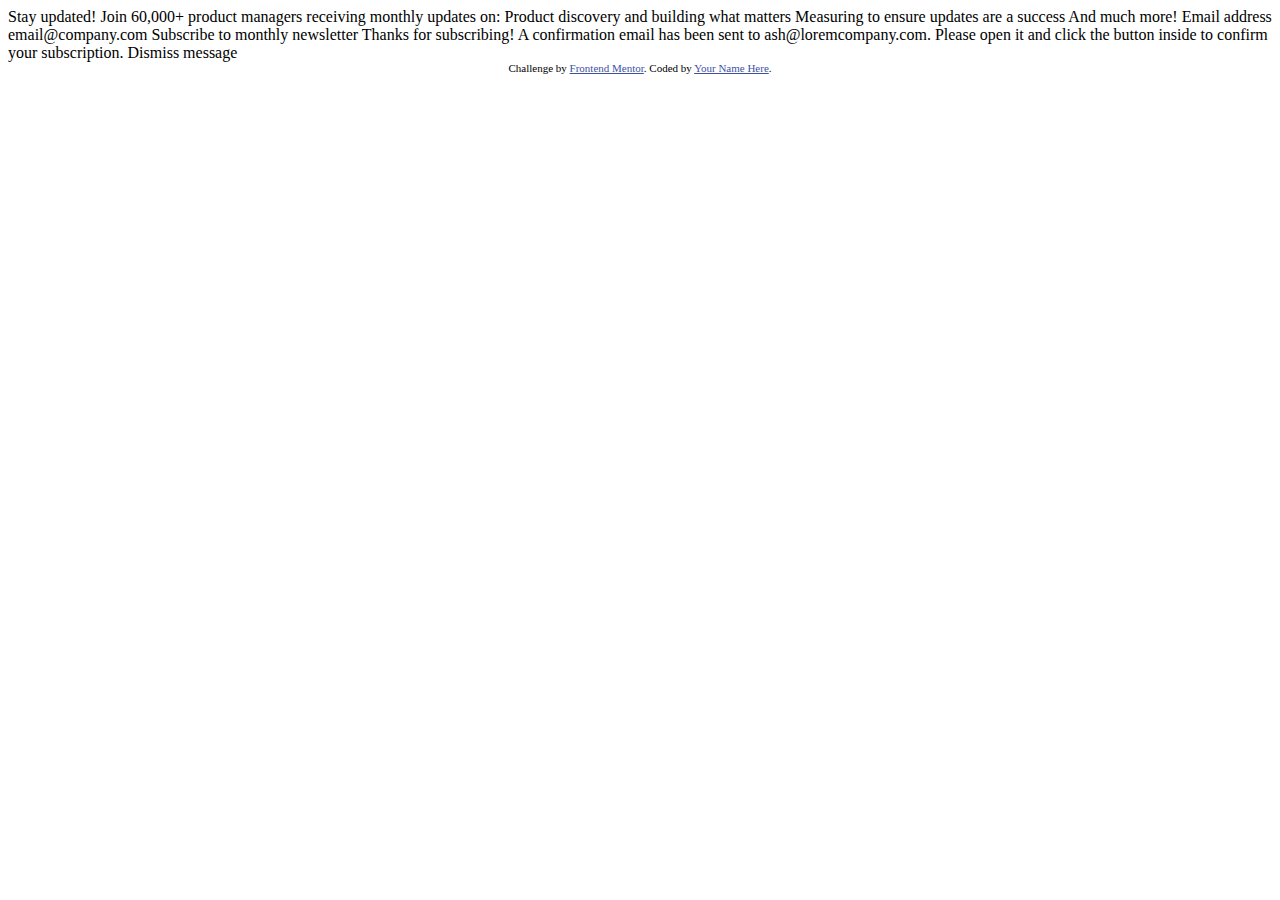
==== index.html @ 6f8a0081 "initial commit" ====
<!DOCTYPE html>
<html lang="en">
<head>
  <meta charset="UTF-8">
  <meta name="viewport" content="width=device-width, initial-scale=1.0"> <!-- displays site properly based on user's device -->

  <link rel="icon" type="image/png" sizes="32x32" href="./assets/images/favicon-32x32.png">
  
  <title>Frontend Mentor | Newsletter sign-up form with success message</title>

  <!-- Feel free to remove these styles or customise in your own stylesheet 👍 -->
  <style>
    .attribution { font-size: 11px; text-align: center; }
    .attribution a { color: hsl(228, 45%, 44%); }
  </style>
</head>
<body>

  <!-- Sign-up form start -->

  Stay updated!

  Join 60,000+ product managers receiving monthly updates on:

  Product discovery and building what matters
  Measuring to ensure updates are a success
  And much more!

  Email address
  email@company.com

  Subscribe to monthly newsletter

  <!-- Sign-up form end -->

  <!-- Success message start -->

  Thanks for subscribing!

  A confirmation email has been sent to ash@loremcompany.com. 
  Please open it and click the button inside to confirm your subscription.

  Dismiss message

  <!-- Success message end -->
  
  <div class="attribution">
    Challenge by <a href="https://www.frontendmentor.io?ref=challenge" target="_blank">Frontend Mentor</a>. 
    Coded by <a href="#">Your Name Here</a>.
  </div>
</body>
</html>
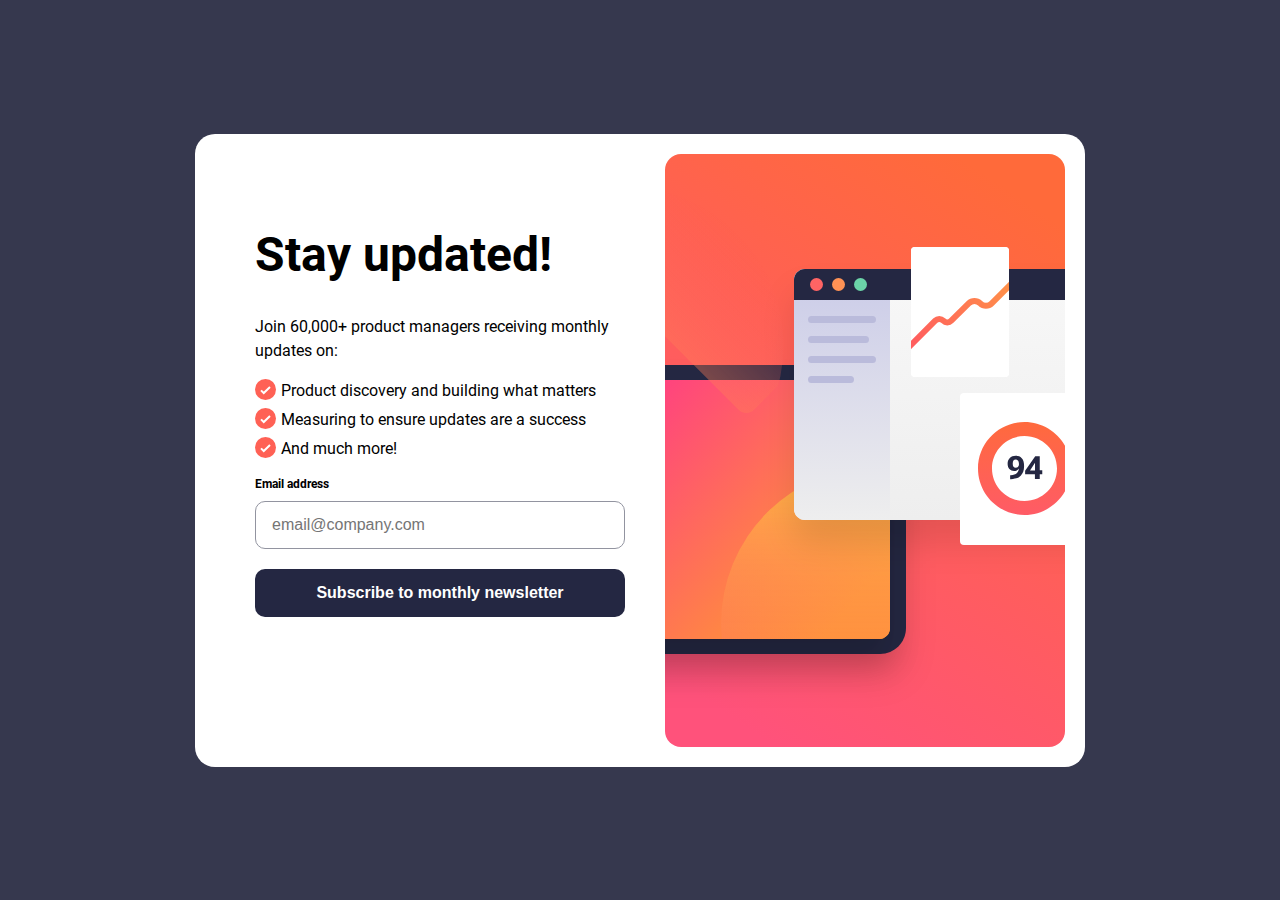
==== commit 4d786928: "move index.html to the root for easy hosting" ====
--- a/index.html
+++ b/index.html
@@ -4,49 +4,63 @@
   <meta charset="UTF-8">
   <meta name="viewport" content="width=device-width, initial-scale=1.0"> <!-- displays site properly based on user's device -->
 
-  <link rel="icon" type="image/png" sizes="32x32" href="./assets/images/favicon-32x32.png">
-  
+  <link rel="icon" type="image/png" sizes="32x32" href="./src/assets/images/favicon-32x32.png">
+  <link rel="stylesheet" href="./src/styles.css" />
+  <script type="module" src="script.js"></script>
+
   <title>Frontend Mentor | Newsletter sign-up form with success message</title>
-
-  <!-- Feel free to remove these styles or customise in your own stylesheet 👍 -->
-  <style>
-    .attribution { font-size: 11px; text-align: center; }
-    .attribution a { color: hsl(228, 45%, 44%); }
-  </style>
 </head>
 <body>
 
   <!-- Sign-up form start -->
 
-  Stay updated!
-
-  Join 60,000+ product managers receiving monthly updates on:
-
-  Product discovery and building what matters
-  Measuring to ensure updates are a success
-  And much more!
-
-  Email address
-  email@company.com
-
-  Subscribe to monthly newsletter
-
-  <!-- Sign-up form end -->
-
-  <!-- Success message start -->
-
-  Thanks for subscribing!
-
-  A confirmation email has been sent to ash@loremcompany.com. 
-  Please open it and click the button inside to confirm your subscription.
-
-  Dismiss message
-
-  <!-- Success message end -->
+  <div class="newsletter-wrapper">
+    <div class="newsletter-sign-up">
+      <div class="content">
+          <h1>Stay updated!</h1>
+          <section class="newsletter-description">
+            <p>Join 60,000+ product managers receiving monthly updates on:</p>
+            <ul>
+              <li>
+                <img src="./src/assets/images/icon-list.svg" alt="list-icon"/>
+                <span>Product discovery and building what matters</span>
+              </li>
+              <li>
+                <img src="./src/assets/images/icon-list.svg" alt="list-icon"/>
+                <div>Measuring to ensure updates are a success</div>
+              </li>
+              <li>
+                <img src="./src/assets/images/icon-list.svg" alt="list-icon"/>
+                <div>And much more!</div>
+              </li>
+            </ul>
+          </section>
   
-  <div class="attribution">
-    Challenge by <a href="https://www.frontendmentor.io?ref=challenge" target="_blank">Frontend Mentor</a>. 
-    Coded by <a href="#">Your Name Here</a>.
+        <form novalidate>
+          <div class="form-guidance">
+            <label for="email">Email address</label>
+            <div class="error">Valid email required</div>
+          </div>
+          <input type="email" name="email" id="email" placeholder="email@company.com">
+          <button type="submit" class="subscribe">
+            Subscribe to monthly newsletter
+          </button>
+        </form>
+      </div>
+      <img  
+        src="./src/assets/images/illustration-sign-up-desktop.svg"
+        alt="newsletter sign-up cover art"
+      />
+    </div>
+  
+    <div class="success-message content hidden">
+      <img src="./src/assets/images/icon-success.svg" alt="success-icon">
+      <h1>Thanks for subscribing!</h1>
+      <p>A confirmation email has been sent to <b class="display-email"></b>. 
+        Please open it and click the button inside to confirm your subscription.</p>
+      <button>Dismiss message</button>
+    </div>
   </div>
+  
 </body>
 </html>--- a/src/styles.css
+++ b/src/styles.css
@@ -0,0 +1,153 @@
+@font-face {
+  font-family: "Roboto";
+  src: url('./assets/fonts/Roboto-Regular.ttf');
+}
+
+@font-face {
+  font-family: "Roboto";
+  font-weight: bold;
+  src: url("./assets/fonts/Roboto-Bold.ttf");
+}
+
+* {
+  box-sizing: border-box;
+}
+
+body {
+  margin: 0;
+  font-family: "Roboto", sans-serif;
+  font-size: 16px;
+  height: 100vh;
+}
+
+h1 {
+  font-size: 3rem;
+}
+
+ul {
+  padding: 0;
+}
+
+button,
+input {
+  font-size: 1rem;
+  height: 3rem;
+  border-radius: 10px;
+}
+
+button {
+  font-weight: bold;
+  width: 100%;
+  margin-top: 20px;
+  background-color: hsl(234, 29%, 20%);
+  border: none;
+  color: hsl(0, 0%, 100%);
+}
+
+.newsletter-wrapper {
+  max-width: 1440px;
+  margin: 0 auto;
+  height: 100%;
+  display: flex;
+  flex-direction: column;
+  align-items: center;
+  justify-content: center;
+  background: hsl(235, 18%, 26%);
+}
+
+.newsletter-sign-up, 
+.success-message {
+  background-color: hsl(0, 0%, 100%);
+}
+
+.newsletter-sign-up {
+  display: flex;
+  padding: 20px;
+  border-radius: 20px;
+}
+
+.content {
+  padding: 40px;
+  max-width: 450px;
+  border-radius: 20px;
+}
+
+.content ul {
+  list-style-type: none;
+}
+
+.content p {
+  line-height: 1.5;
+}
+
+.form-guidance {
+  margin-bottom: 10px;
+  font-weight: bold;
+  font-size: 12px;
+  display: flex;
+  justify-content: space-between;
+}
+
+.error {
+  color: hsl(0, 98%, 68%);
+}
+
+div.error {
+  visibility: hidden;
+}
+
+
+.content form {
+  display: flex;
+  flex-direction: column;
+}
+
+.content form input {
+  padding-left: 1rem;
+  border: 1px solid hsl(231, 7%, 60%);
+}
+
+.content input.error {
+  background-color: hsl(5, 92%, 95%);
+  border: 1px solid hsl(0, 98%, 68%);
+}
+
+.content li {
+  line-height: 1.5;
+  display: flex;
+  margin-bottom: 5px;
+}
+
+.content li img {
+  align-items: flex-start;
+  height: 21px;
+  margin-right: 5px;
+}
+
+
+
+.hidden {
+  display: none;
+}
+
+@media (max-width: 700px) {
+  .newsletter-wrapper {
+    background-color: hsl(0, 0%, 100%);
+  }
+
+  .newsletter-sign-up {
+    flex-direction: column-reverse;
+    padding: 0;
+  }
+
+  .content + img {
+    content: url("./assets/images/illustration-sign-up-mobile.svg");
+  }
+}
+
+@media (hover: hover) {
+  button:hover {
+    background-image: linear-gradient(to right, hsl(347, 95%, 66%), hsl(13, 96%, 62%));
+    cursor: pointer;
+  }
+}
